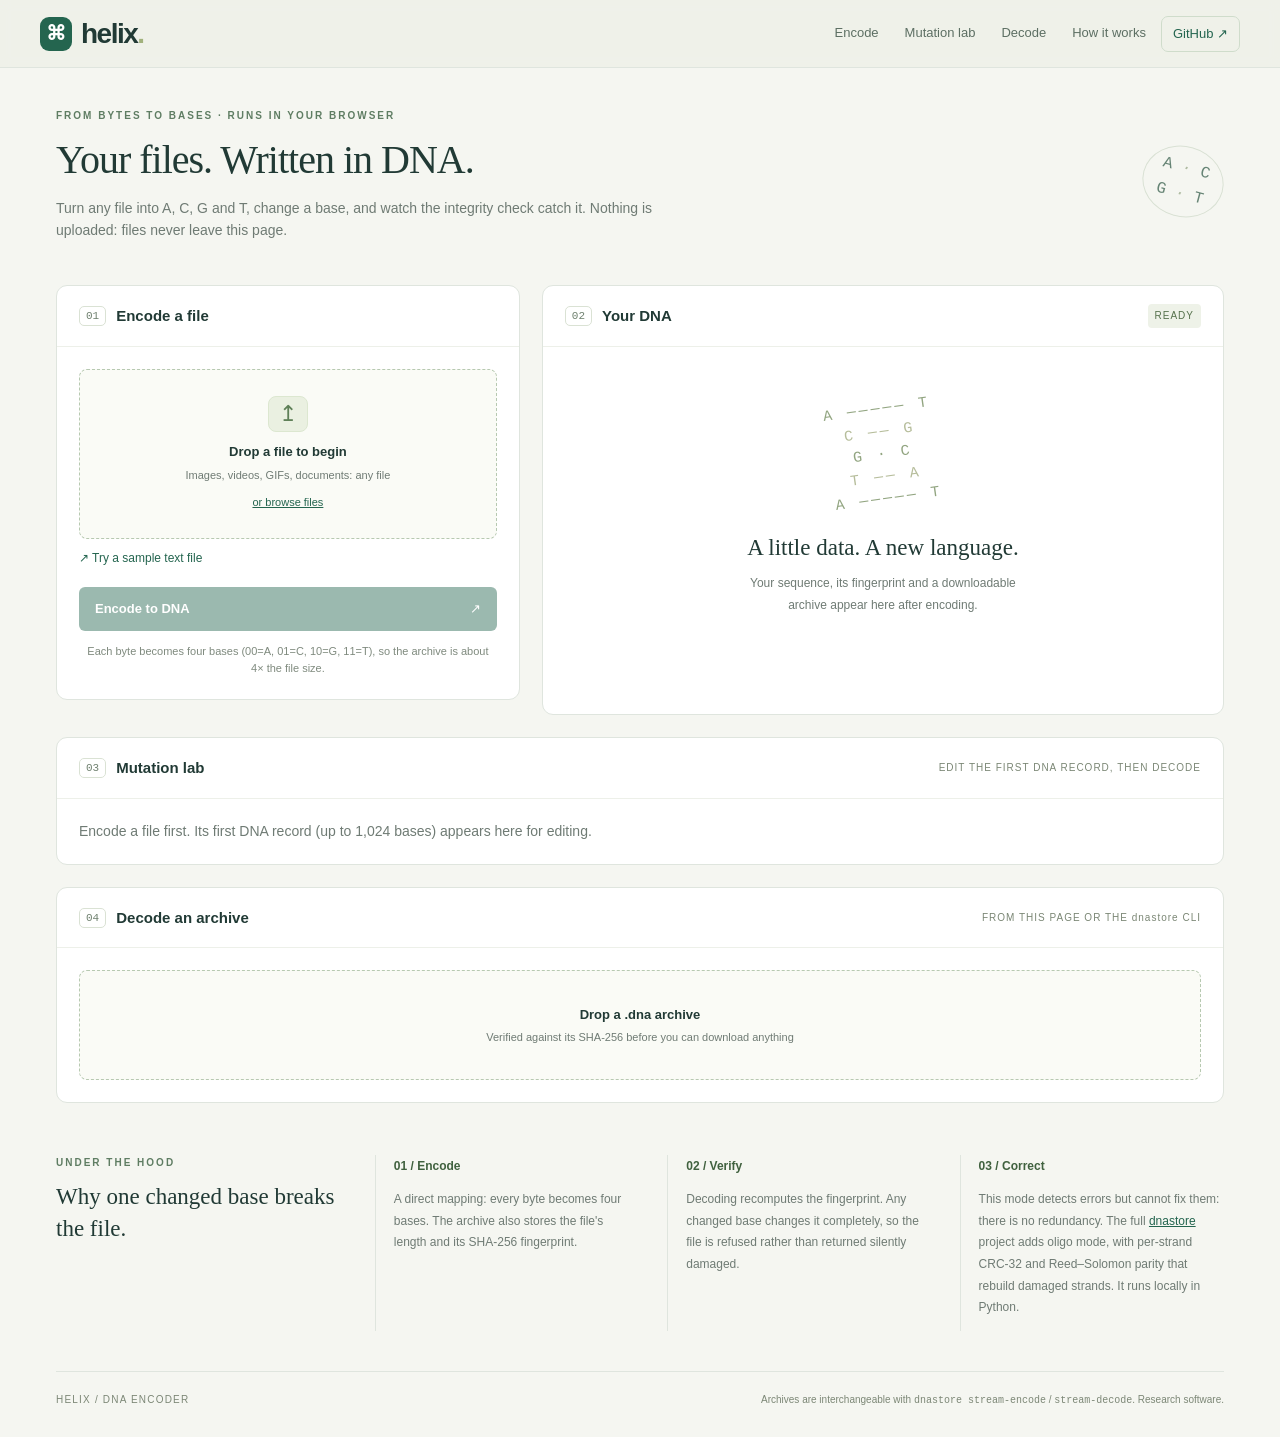
==== site/index.html @ 63220103 "Add site/ (stream.js, index.html, app.js, style.css) and pages.yml deploy site/stream.js: browser po" ====
<!doctype html>
<html lang="en">
<head>
<meta charset="utf-8">
<meta name="viewport" content="width=device-width, initial-scale=1">
<title>Helix DNA Encoder</title>
<meta name="description" content="Encode any file into DNA bases in your browser, edit the bases, and see integrity checking in action.">
<link rel="icon" href="data:image/svg+xml,%3Csvg xmlns='http://www.w3.org/2000/svg' viewBox='0 0 32 32'%3E%3Crect width='32' height='32' rx='7' fill='%2324654f'/%3E%3Ctext x='16' y='22' font-size='16' text-anchor='middle' fill='white' font-family='monospace'%3EAT%3C/text%3E%3C/svg%3E">
<link rel="stylesheet" href="style.css">
<script type="module" src="app.js"></script>
</head>
<body>
<header class="top">
  <a class="brand" href="./"><span class="logo">⌘</span> helix<span class="brand-dot">.</span></a>
  <nav><a href="#encode">Encode</a><a href="#lab">Mutation lab</a><a href="#decode">Decode</a><a href="#how">How it works</a>
    <a class="repo" href="https://github.com/DevashishWakde/dna-encoder">GitHub ↗</a></nav>
</header>
<main>
<section class="intro">
  <div>
    <div class="eyebrow">FROM BYTES TO BASES · RUNS IN YOUR BROWSER</div>
    <h1>Your files. Written in DNA.</h1>
    <p>Turn any file into A, C, G and T, change a base, and watch the integrity check catch it. Nothing is uploaded: files never leave this page.</p>
  </div>
  <span class="intro-mark" aria-hidden="true">A <i>·</i> C<br>G <i>·</i> T</span>
</section>

<div class="layout" id="encode">
  <section class="panel">
    <div class="panel-title"><span class="step">01</span><h2>Encode a file</h2></div>
    <div class="pad">
      <div class="upload" id="dropzone">
        <input id="file" type="file" aria-label="Choose a file to encode">
        <div class="upload-icon">↥</div>
        <strong id="file-title">Drop a file to begin</strong>
        <span id="file-subtitle">Images, videos, GIFs, documents: any file</span>
        <span class="browse">or browse files</span>
      </div>
      <div id="media-preview" class="media-preview" hidden></div>
      <button type="button" class="text-button" id="sample">↗ Try a sample text file</button>
      <div id="encode-error" class="error" role="alert" hidden></div>
      <button type="button" id="encode-btn" class="primary" disabled>Encode to DNA <span>↗</span></button>
      <progress id="encode-progress" max="1" value="0" hidden></progress>
      <p class="footnote">Each byte becomes four bases (00=A, 01=C, 10=G, 11=T), so the archive is about 4× the file size.</p>
    </div>
  </section>

  <section class="panel result-panel">
    <div class="panel-title"><span class="step">02</span><h2>Your DNA</h2><span class="badge" id="encode-badge">READY</span></div>
    <div class="pad">
      <div id="encode-empty" class="empty">
        <div class="dna-art" aria-hidden="true"><span>A ───── T</span><span> C ── G </span><span>  G · C  </span><span> T ── A </span><span>A ───── T</span></div>
        <h3>A little data. A new language.</h3>
        <p>Your sequence, its fingerprint and a downloadable<br>archive appear here after encoding.</p>
      </div>
      <div id="encode-result" hidden>
        <div class="metrics" id="encode-metrics"></div>
        <div class="sequence-heading"><h3>DNA sequence</h3><span>FIRST ≤480 NT · PREVIEW</span></div>
        <div class="base-legend"><span class="a">● A</span><span class="c">● C</span><span class="g">● G</span><span class="t">● T</span></div>
        <div id="sequence" class="sequence"></div>
        <div class="checks"><p>SHA-256 fingerprint stored in the archive<code id="encode-sha"></code></p></div>
        <div class="downloads"><a id="download-archive" href="#">↓ Download .dna archive</a></div>
      </div>
    </div>
  </section>
</div>

<section class="panel lab" id="lab">
  <div class="panel-title"><span class="step">03</span><h2>Mutation lab</h2><span class="muted">EDIT THE FIRST DNA RECORD, THEN DECODE</span></div>
  <div class="pad">
    <p class="lead" id="lab-empty">Encode a file first. Its first DNA record (up to 1,024 bases) appears here for editing.</p>
    <div id="lab-body" hidden>
      <label class="field-label" for="record">FIRST DNA RECORD · <span id="record-diff">unchanged</span></label>
      <textarea id="record" spellcheck="false" autocomplete="off" aria-describedby="record-help"></textarea>
      <p class="hint" id="record-help">Lowercase letters are converted to uppercase. Changing the length or typing anything other than A, C, G, T also fails, with its own error.</p>
      <div class="row">
        <button type="button" class="ghost" id="mutate">Mutate 1 random base</button>
        <button type="button" class="ghost" id="reset">Reset</button>
        <button type="button" class="primary inline" id="lab-decode">Decode edited archive <span>↗</span></button>
      </div>
      <div id="lab-result" hidden></div>
    </div>
  </div>
</section>

<section class="panel" id="decode">
  <div class="panel-title"><span class="step">04</span><h2>Decode an archive</h2><span class="muted">FROM THIS PAGE OR THE dnastore CLI</span></div>
  <div class="pad">
    <div class="upload small" id="decode-drop">
      <input id="decode-file" type="file" accept=".dna,text/plain" aria-label="Choose a .dna archive to decode">
      <strong id="decode-title">Drop a .dna archive</strong>
      <span>Verified against its SHA-256 before you can download anything</span>
    </div>
    <div id="decode-result" hidden></div>
  </div>
</section>

<section id="how" class="guide">
  <div><div class="eyebrow">UNDER THE HOOD</div><h2>Why one changed base breaks the file.</h2></div>
  <article><b>01 / Encode</b><p>A direct mapping: every byte becomes four bases. The archive also stores the file's length and its SHA-256 fingerprint.</p></article>
  <article><b>02 / Verify</b><p>Decoding recomputes the fingerprint. Any changed base changes it completely, so the file is refused rather than returned silently damaged.</p></article>
  <article><b>03 / Correct</b><p>This mode detects errors but cannot fix them: there is no redundancy. The full <a href="https://github.com/DevashishWakde/dna-encoder">dnastore</a> project adds oligo mode, with per-strand CRC-32 and Reed–Solomon parity that rebuild damaged strands. It runs locally in Python.</p></article>
</section>
<footer>HELIX / DNA ENCODER <span>Archives are interchangeable with <code>dnastore stream-encode</code> / <code>stream-decode</code>. Research software.</span></footer>
</main>
</body>
</html>
---- site/style.css ----
:root{--ink:#213a35;--muted:#6f7b74;--green:#24654f;--line:#dfe5de;--paper:#f5f6f1;--a:#2f7a57;--c:#a4741f;--g:#5266a8;--t:#a8524f;--bad:#9b4339}
*{box-sizing:border-box}
html{scroll-behavior:smooth}
body{margin:0;background:var(--paper);color:var(--ink);font:14px/1.55 -apple-system,BlinkMacSystemFont,"Segoe UI",sans-serif}
button,input,select,textarea{font:inherit}
button{cursor:pointer}
a{color:var(--green)}
:focus-visible{outline:2px solid var(--green);outline-offset:3px}
.top{position:sticky;top:0;z-index:5;background:#eef1e9ee;backdrop-filter:blur(6px);border-bottom:1px solid var(--line);display:flex;align-items:center;justify-content:space-between;gap:16px;padding:12px max(16px,calc(50% - 600px))}
.brand{font-size:28px;font-weight:650;text-decoration:none;letter-spacing:-1.5px;display:flex;align-items:center;gap:9px;color:var(--ink)}
.logo{background:var(--green);color:#fff;border-radius:9px;font-size:20px;width:32px;height:34px;display:grid;place-items:center;letter-spacing:0}
.brand-dot{color:#a1b17c;margin-left:-9px}
nav{display:flex;gap:4px;flex-wrap:wrap;justify-content:flex-end}
nav a{text-decoration:none;color:#5d6f63;padding:7px 11px;border-radius:7px;font-size:13px}
nav a:hover{background:#dce6d8;color:#264e3e}
nav .repo{border:1px solid #cfdccb;color:var(--green)}
main{max-width:1200px;margin:0 auto;padding:0 16px}
.intro{display:flex;align-items:center;justify-content:space-between;gap:24px;padding:40px 0 30px}
.eyebrow{font-size:10px;letter-spacing:2px;font-weight:650;color:#5f7d63}
h1{font:400 40px/1.2 Georgia,serif;letter-spacing:-1px;margin:12px 0}
.intro p{color:var(--muted);max-width:620px}
.intro-mark{color:#668475;border:1px solid #d9e1d4;padding:9px 16px;border-radius:50%;font:16px/1.6 monospace;transform:rotate(15deg);flex:none}
.intro-mark i{color:#b0bca3}
.layout{display:grid;grid-template-columns:minmax(0,.85fr) minmax(0,1.25fr);gap:22px;align-items:start}
.panel{background:#fff;border:1px solid var(--line);border-radius:11px;overflow:hidden;margin-bottom:22px;scroll-margin-top:80px}
.panel-title{display:flex;align-items:center;gap:10px;padding:18px 22px;border-bottom:1px solid #edf0e9;flex-wrap:wrap}
.pad{padding:22px}
.step{font:11px monospace;color:#6f816f;border:1px solid #dae2d4;border-radius:5px;padding:3px 6px}
h2{font-size:15px;font-weight:600;margin:0}
h3{font-size:13px;font-weight:600;margin:0}
.badge{margin-left:auto;font-size:10px;letter-spacing:1px;border-radius:4px;background:#eef2e8;padding:4px 7px;color:#56724c}
.muted{margin-left:auto;font-size:10px;letter-spacing:1px;color:#7b8775}
.upload{position:relative;display:flex;flex-direction:column;align-items:center;justify-content:center;border:1px dashed #b7c9b1;background:#fafbf6;border-radius:8px;min-height:170px;text-align:center;padding:20px;transition:background .2s}
.upload.small{min-height:110px}
.upload.drag{background:#e1efdd;border-color:var(--green)}
.upload input{position:absolute;inset:0;width:100%;height:100%;opacity:0;cursor:pointer}
.upload:focus-within{outline:2px solid var(--green)}
.upload-icon{color:#5f8058;background:#eaf0e1;border:1px solid #dce7d0;border-radius:8px;font-size:22px;width:40px;margin-bottom:10px}
.upload strong{font-size:13px;max-width:100%;overflow-wrap:anywhere}
.upload>span{font-size:11px;color:var(--muted);margin-top:4px}
.upload .browse{color:var(--green);text-decoration:underline;margin-top:10px}
.media-preview img,.media-preview video{display:block;max-width:100%;max-height:170px;border-radius:5px;margin:12px auto 0}
.media-preview audio{width:100%;margin-top:12px}
.text-button{padding:10px 0;background:none;border:0;color:var(--green);font-size:12px}
.primary{width:100%;background:var(--green);color:#fff;border:0;border-radius:6px;padding:12px 16px;display:flex;justify-content:space-between;gap:12px;font-weight:550;font-size:13px;margin-top:10px}
.primary.inline{width:auto;margin:0 0 0 auto}
.primary:hover{background:#184f3b}
.primary:disabled{opacity:.45;cursor:not-allowed}
.ghost{background:#f1f5ec;border:1px solid #dde6d7;border-radius:6px;font-size:12px;padding:9px 14px;color:var(--green)}
.ghost:hover{background:#e6eedf}
progress{width:100%;height:5px;accent-color:var(--green);margin-top:12px}
.footnote{font-size:11px;text-align:center;color:#7f8a7e;margin:12px 5px 0}
.result-panel{min-height:430px}
.empty{text-align:center;padding:26px 10px}
.dna-art{font:15px/1.5 monospace;display:flex;flex-direction:column;color:#92a581;letter-spacing:3px;margin:4px auto 24px;transform:rotate(-8deg);width:150px}
.dna-art span:nth-child(even){color:#b6bd9b}
.empty h3{font:23px Georgia,serif;margin-bottom:12px}
.empty p{color:var(--muted);font-size:12px;line-height:1.8}
.metrics{display:grid;grid-template-columns:repeat(3,minmax(0,1fr));margin-bottom:20px;gap:10px}
.metric{border-right:1px solid var(--line);min-width:0}
.metric:last-child{border:0}
.metric label{font-size:10px;letter-spacing:1px;color:var(--muted);display:block;margin-bottom:4px}
.metric strong{font:22px Georgia,serif;overflow-wrap:anywhere}
.metric small{display:block;font-size:10px;color:var(--muted)}
.sequence-heading{display:flex;justify-content:space-between;align-items:center;gap:10px}
.sequence-heading span{font-size:9px;letter-spacing:1px;color:#7f8b79}
.base-legend{display:flex;gap:14px;font-size:11px;margin:10px 0}
.a{color:var(--a)}.c{color:var(--c)}.g{color:var(--g)}.t{color:var(--t)}
.sequence{background:#f7f9f3;border:1px solid #e5eada;border-radius:6px;padding:12px;font:12px/1.8 monospace;word-break:break-all;letter-spacing:1px;max-height:150px;overflow:auto}
.checks{margin-top:16px;font-size:12px;color:#55694e;overflow-wrap:anywhere}
.checks p{border-bottom:1px solid #edf0e9;padding-bottom:9px;margin:8px 0}
.checks code{font-size:11px;display:block;color:#6f7b6b;margin-top:4px}
.checks code.bad{color:var(--bad)}
.downloads{display:flex;gap:8px;flex-wrap:wrap;margin-top:14px}
.downloads a{background:#f6f8f2;border:1px solid #dce5d4;border-radius:5px;padding:8px 12px;font-size:12px;text-decoration:none}
.downloads a:hover{background:#e8f1df}
.lead{color:var(--muted);margin:0}
.field-label{display:block;font-size:10px;font-weight:600;letter-spacing:1.3px;margin-bottom:8px}
.field-label .changed{color:var(--bad)}
textarea{width:100%;min-height:150px;resize:vertical;background:#f7f9f3;border:1px solid #dfe6d6;border-radius:6px;padding:12px;font:12px/1.8 monospace;letter-spacing:1px;color:var(--ink);word-break:break-all}
.hint{font-size:12px;line-height:1.6;color:var(--muted);margin:10px 0}
.row{display:flex;gap:8px;flex-wrap:wrap;align-items:center;margin-top:12px}
#lab-result,#decode-result{margin-top:16px}
.outcome{background:#edf5e7;border:1px solid #dce9d0;color:#355f32;border-radius:6px;padding:11px 14px;font-size:13px;overflow-wrap:anywhere}
.outcome.failed{background:#fbf0e8;color:#8a4f2f;border-color:#ead6c3}
.error{background:#fff0ec;border:1px solid #efd8d0;color:var(--bad);padding:11px 13px;font-size:12px;border-radius:5px;margin:12px 0 0}
.guide{display:grid;grid-template-columns:1.1fr 1fr 1fr 1fr;gap:28px;padding:30px 0 40px;scroll-margin-top:80px}
.guide h2{font:23px/1.4 Georgia,serif;margin-top:10px}
.guide article{border-left:1px solid var(--line);padding-left:18px}
.guide b{font-size:12px;font-weight:550;color:#40613f}
.guide p{font-size:12px;color:var(--muted);line-height:1.8}
footer{display:flex;justify-content:space-between;gap:20px;flex-wrap:wrap;border-top:1px solid var(--line);padding:20px 0 30px;font-size:10px;letter-spacing:1.2px;color:#7c8776}
footer span{letter-spacing:0}
[hidden]{display:none!important}
@media(max-width:900px){.layout{grid-template-columns:minmax(0,1fr)}.guide{grid-template-columns:1fr 1fr}.result-panel{min-height:0}}
@media(max-width:640px){.top{flex-direction:column;align-items:flex-start;gap:8px}nav{justify-content:flex-start}nav a{padding:5px 8px;font-size:12px}.intro{padding:26px 0 20px}h1{font-size:30px}.intro-mark{display:none}.pad{padding:16px}.panel-title{padding:14px 16px}.muted{margin-left:0;width:100%}.guide{grid-template-columns:1fr}.metric strong{font-size:18px}.primary.inline{width:100%;margin:0}}
@media(prefers-reduced-motion:reduce){html{scroll-behavior:auto}}
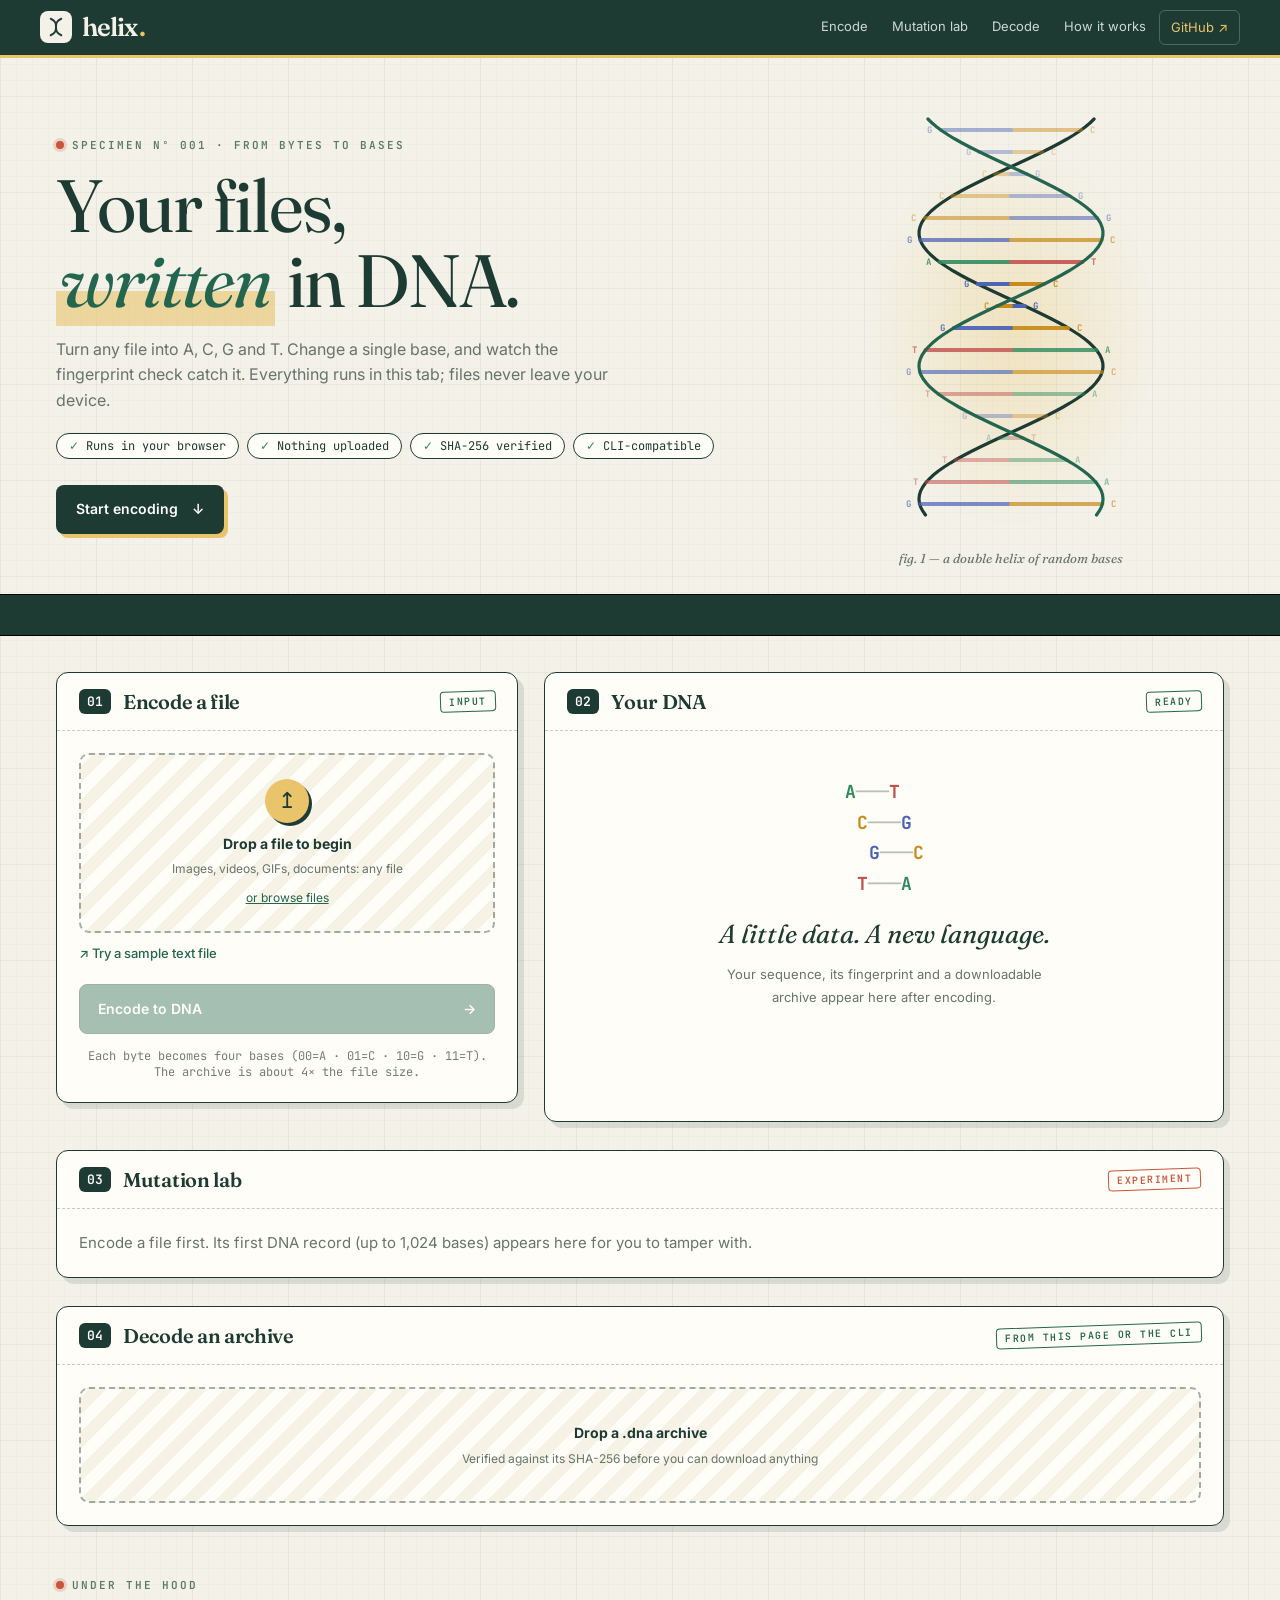
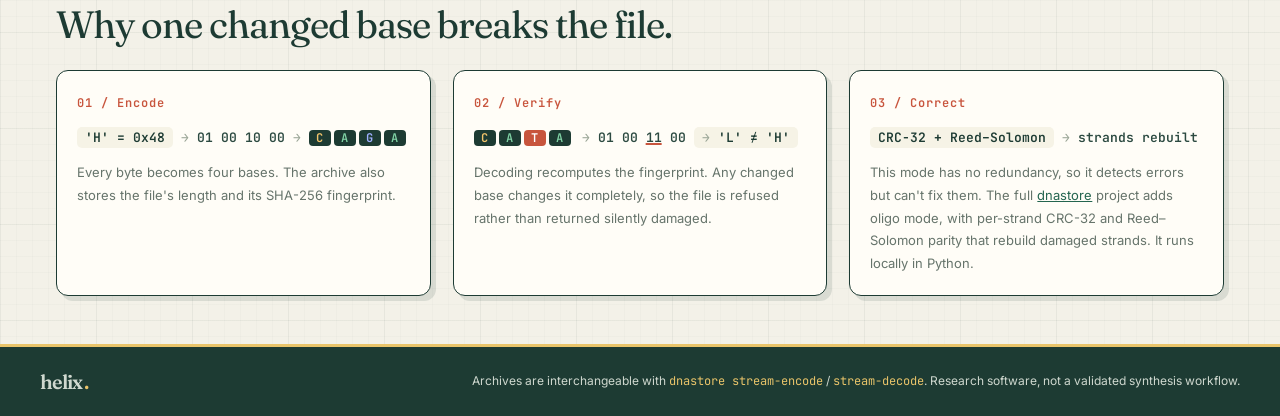
==== commit 8b0afb6d: "site/index.html, app.js, style.css: redesign with helix, ticker and composition bar" ====
--- a/site/index.html
+++ b/site/index.html
@@ -5,29 +5,40 @@
 <meta name="viewport" content="width=device-width, initial-scale=1">
 <title>Helix DNA Encoder</title>
 <meta name="description" content="Encode any file into DNA bases in your browser, edit the bases, and see integrity checking in action.">
-<link rel="icon" href="data:image/svg+xml,%3Csvg xmlns='http://www.w3.org/2000/svg' viewBox='0 0 32 32'%3E%3Crect width='32' height='32' rx='7' fill='%2324654f'/%3E%3Ctext x='16' y='22' font-size='16' text-anchor='middle' fill='white' font-family='monospace'%3EAT%3C/text%3E%3C/svg%3E">
+<link rel="icon" href="data:image/svg+xml,%3Csvg xmlns='http://www.w3.org/2000/svg' viewBox='0 0 32 32'%3E%3Crect width='32' height='32' rx='7' fill='%231d3b33'/%3E%3Cpath d='M9 5c14 6 0 16 14 22M23 5C9 11 23 21 9 27' stroke='%23e9c46a' stroke-width='2.4' fill='none'/%3E%3C/svg%3E">
+<link rel="preconnect" href="https://fonts.googleapis.com">
+<link rel="preconnect" href="https://fonts.gstatic.com" crossorigin>
+<link rel="stylesheet" href="https://fonts.googleapis.com/css2?family=Fraunces:ital,opsz,wght@0,9..144,400;0,9..144,600;1,9..144,400&family=JetBrains+Mono:wght@400;600&family=Inter:wght@400;500;600&display=swap">
 <link rel="stylesheet" href="style.css">
 <script type="module" src="app.js"></script>
 </head>
 <body>
 <header class="top">
-  <a class="brand" href="./"><span class="logo">⌘</span> helix<span class="brand-dot">.</span></a>
+  <a class="brand" href="./"><span class="logo" aria-hidden="true"><svg viewBox="0 0 32 32"><path d="M9 5c14 6 0 16 14 22M23 5C9 11 23 21 9 27"/></svg></span>helix<span class="brand-dot">.</span></a>
   <nav><a href="#encode">Encode</a><a href="#lab">Mutation lab</a><a href="#decode">Decode</a><a href="#how">How it works</a>
     <a class="repo" href="https://github.com/DevashishWakde/dna-encoder">GitHub ↗</a></nav>
 </header>
-<main>
-<section class="intro">
-  <div>
-    <div class="eyebrow">FROM BYTES TO BASES · RUNS IN YOUR BROWSER</div>
-    <h1>Your files. Written in DNA.</h1>
-    <p>Turn any file into A, C, G and T, change a base, and watch the integrity check catch it. Nothing is uploaded: files never leave this page.</p>
+
+<section class="hero">
+  <div class="hero-text">
+    <div class="eyebrow"><span class="dot"></span>SPECIMEN Nº 001 · FROM BYTES TO BASES</div>
+    <h1>Your files,<br><em>written</em> in DNA.</h1>
+    <p>Turn any file into A, C, G and T. Change a single base, and watch the fingerprint check catch it. Everything runs in this tab; files never leave your device.</p>
+    <ul class="tags"><li>Runs in your browser</li><li>Nothing uploaded</li><li>SHA-256 verified</li><li>CLI-compatible</li></ul>
+    <a class="cta" href="#encode">Start encoding <span>↓</span></a>
   </div>
-  <span class="intro-mark" aria-hidden="true">A <i>·</i> C<br>G <i>·</i> T</span>
+  <figure class="helix-wrap" aria-hidden="true">
+    <svg id="helix" viewBox="0 0 320 440"></svg>
+    <figcaption id="helix-caption">fig. 1 — a double helix of random bases</figcaption>
+  </figure>
 </section>
 
+<div class="ticker" aria-hidden="true"><div class="ticker-track" id="ticker"></div></div>
+
+<main>
 <div class="layout" id="encode">
   <section class="panel">
-    <div class="panel-title"><span class="step">01</span><h2>Encode a file</h2></div>
+    <div class="panel-title"><span class="step">01</span><h2>Encode a file</h2><span class="stamp">INPUT</span></div>
     <div class="pad">
       <div class="upload" id="dropzone">
         <input id="file" type="file" aria-label="Choose a file to encode">
@@ -39,9 +50,9 @@
       <div id="media-preview" class="media-preview" hidden></div>
       <button type="button" class="text-button" id="sample">↗ Try a sample text file</button>
       <div id="encode-error" class="error" role="alert" hidden></div>
-      <button type="button" id="encode-btn" class="primary" disabled>Encode to DNA <span>↗</span></button>
+      <button type="button" id="encode-btn" class="primary" disabled>Encode to DNA <span>→</span></button>
       <progress id="encode-progress" max="1" value="0" hidden></progress>
-      <p class="footnote">Each byte becomes four bases (00=A, 01=C, 10=G, 11=T), so the archive is about 4× the file size.</p>
+      <p class="footnote">Each byte becomes four bases (00=A · 01=C · 10=G · 11=T). The archive is about 4× the file size.</p>
     </div>
   </section>
 
@@ -49,14 +60,15 @@
     <div class="panel-title"><span class="step">02</span><h2>Your DNA</h2><span class="badge" id="encode-badge">READY</span></div>
     <div class="pad">
       <div id="encode-empty" class="empty">
-        <div class="dna-art" aria-hidden="true"><span>A ───── T</span><span> C ── G </span><span>  G · C  </span><span> T ── A </span><span>A ───── T</span></div>
+        <div class="ladder" aria-hidden="true"><span><b class="a">A</b>───<b class="t">T</b></span><span><b class="c">C</b>───<b class="g">G</b></span><span><b class="g">G</b>───<b class="c">C</b></span><span><b class="t">T</b>───<b class="a">A</b></span></div>
         <h3>A little data. A new language.</h3>
         <p>Your sequence, its fingerprint and a downloadable<br>archive appear here after encoding.</p>
       </div>
       <div id="encode-result" hidden>
         <div class="metrics" id="encode-metrics"></div>
         <div class="sequence-heading"><h3>DNA sequence</h3><span>FIRST ≤480 NT · PREVIEW</span></div>
-        <div class="base-legend"><span class="a">● A</span><span class="c">● C</span><span class="g">● G</span><span class="t">● T</span></div>
+        <div class="base-legend"><span class="a">● Adenine</span><span class="c">● Cytosine</span><span class="g">● Guanine</span><span class="t">● Thymine</span></div>
+        <div id="composition" class="composition" aria-label="Base composition"></div>
         <div id="sequence" class="sequence"></div>
         <div class="checks"><p>SHA-256 fingerprint stored in the archive<code id="encode-sha"></code></p></div>
         <div class="downloads"><a id="download-archive" href="#">↓ Download .dna archive</a></div>
@@ -66,17 +78,17 @@
 </div>
 
 <section class="panel lab" id="lab">
-  <div class="panel-title"><span class="step">03</span><h2>Mutation lab</h2><span class="muted">EDIT THE FIRST DNA RECORD, THEN DECODE</span></div>
+  <div class="panel-title"><span class="step">03</span><h2>Mutation lab</h2><span class="stamp warn">EXPERIMENT</span></div>
   <div class="pad">
-    <p class="lead" id="lab-empty">Encode a file first. Its first DNA record (up to 1,024 bases) appears here for editing.</p>
+    <p class="lead" id="lab-empty">Encode a file first. Its first DNA record (up to 1,024 bases) appears here for you to tamper with.</p>
     <div id="lab-body" hidden>
       <label class="field-label" for="record">FIRST DNA RECORD · <span id="record-diff">unchanged</span></label>
       <textarea id="record" spellcheck="false" autocomplete="off" aria-describedby="record-help"></textarea>
-      <p class="hint" id="record-help">Lowercase letters are converted to uppercase. Changing the length or typing anything other than A, C, G, T also fails, with its own error.</p>
+      <p class="hint" id="record-help">Lowercase letters become uppercase. Changing the length or typing anything other than A, C, G, T also fails, with its own error.</p>
       <div class="row">
-        <button type="button" class="ghost" id="mutate">Mutate 1 random base</button>
-        <button type="button" class="ghost" id="reset">Reset</button>
-        <button type="button" class="primary inline" id="lab-decode">Decode edited archive <span>↗</span></button>
+        <button type="button" class="ghost" id="mutate">⚡ Mutate 1 random base</button>
+        <button type="button" class="ghost" id="reset">↺ Reset</button>
+        <button type="button" class="primary inline" id="lab-decode">Decode edited archive <span>→</span></button>
       </div>
       <div id="lab-result" hidden></div>
     </div>
@@ -84,7 +96,7 @@
 </section>
 
 <section class="panel" id="decode">
-  <div class="panel-title"><span class="step">04</span><h2>Decode an archive</h2><span class="muted">FROM THIS PAGE OR THE dnastore CLI</span></div>
+  <div class="panel-title"><span class="step">04</span><h2>Decode an archive</h2><span class="stamp">FROM THIS PAGE OR THE CLI</span></div>
   <div class="pad">
     <div class="upload small" id="decode-drop">
       <input id="decode-file" type="file" accept=".dna,text/plain" aria-label="Choose a .dna archive to decode">
@@ -96,12 +108,18 @@
 </section>
 
 <section id="how" class="guide">
-  <div><div class="eyebrow">UNDER THE HOOD</div><h2>Why one changed base breaks the file.</h2></div>
-  <article><b>01 / Encode</b><p>A direct mapping: every byte becomes four bases. The archive also stores the file's length and its SHA-256 fingerprint.</p></article>
-  <article><b>02 / Verify</b><p>Decoding recomputes the fingerprint. Any changed base changes it completely, so the file is refused rather than returned silently damaged.</p></article>
-  <article><b>03 / Correct</b><p>This mode detects errors but cannot fix them: there is no redundancy. The full <a href="https://github.com/DevashishWakde/dna-encoder">dnastore</a> project adds oligo mode, with per-strand CRC-32 and Reed–Solomon parity that rebuild damaged strands. It runs locally in Python.</p></article>
+  <div class="guide-head"><div class="eyebrow"><span class="dot"></span>UNDER THE HOOD</div><h2>Why one changed base breaks the file.</h2></div>
+  <article><b>01 / Encode</b>
+    <div class="worked"><span class="byte">'H' = 0x48</span><span class="bits">01 00 10 00</span><span class="bases"><b class="c">C</b><b class="a">A</b><b class="g">G</b><b class="a">A</b></span></div>
+    <p>Every byte becomes four bases. The archive also stores the file's length and its SHA-256 fingerprint.</p></article>
+  <article><b>02 / Verify</b>
+    <div class="worked"><span class="bases"><b class="c">C</b><b class="a">A</b><b class="g mut">T</b><b class="a">A</b></span><span class="bits">01 00 <u>11</u> 00</span><span class="byte">'L' ≠ 'H'</span></div>
+    <p>Decoding recomputes the fingerprint. Any changed base changes it completely, so the file is refused rather than returned silently damaged.</p></article>
+  <article><b>03 / Correct</b>
+    <div class="worked"><span class="byte">CRC-32 + Reed–Solomon</span><span class="bits">strands rebuilt</span></div>
+    <p>This mode has no redundancy, so it detects errors but can't fix them. The full <a href="https://github.com/DevashishWakde/dna-encoder">dnastore</a> project adds oligo mode, with per-strand CRC-32 and Reed–Solomon parity that rebuild damaged strands. It runs locally in Python.</p></article>
 </section>
-<footer>HELIX / DNA ENCODER <span>Archives are interchangeable with <code>dnastore stream-encode</code> / <code>stream-decode</code>. Research software.</span></footer>
 </main>
+<footer><span class="brand small">helix<span class="brand-dot">.</span></span><span>Archives are interchangeable with <code>dnastore stream-encode</code> / <code>stream-decode</code>. Research software, not a validated synthesis workflow.</span></footer>
 </body>
 </html>
--- a/site/style.css
+++ b/site/style.css
@@ -1,97 +1,150 @@
-:root{--ink:#213a35;--muted:#6f7b74;--green:#24654f;--line:#dfe5de;--paper:#f5f6f1;--a:#2f7a57;--c:#a4741f;--g:#5266a8;--t:#a8524f;--bad:#9b4339}
+:root{
+  --ink:#1d3b33;--ink-2:#2c4a41;--muted:#66746b;--line:#d8dfd2;--paper:#f3f1e8;--card:#fffdf7;
+  --green:#24654f;--gold:#e9c46a;--rust:#c8553d;--a:#2f8a5f;--c:#c98a1b;--g:#4a63b5;--t:#c0504d;
+  --display:"Fraunces",Georgia,serif;--mono:"JetBrains Mono",ui-monospace,monospace;--sans:"Inter",-apple-system,"Segoe UI",sans-serif;
+}
 *{box-sizing:border-box}
 html{scroll-behavior:smooth}
-body{margin:0;background:var(--paper);color:var(--ink);font:14px/1.55 -apple-system,BlinkMacSystemFont,"Segoe UI",sans-serif}
-button,input,select,textarea{font:inherit}
+body{margin:0;color:var(--ink);font:14px/1.6 var(--sans);background-color:var(--paper);
+  background-image:linear-gradient(#1d3b330a 1px,transparent 1px),linear-gradient(90deg,#1d3b330a 1px,transparent 1px),
+    linear-gradient(#1d3b3305 1px,transparent 1px),linear-gradient(90deg,#1d3b3305 1px,transparent 1px);
+  background-size:96px 96px,96px 96px,16px 16px,16px 16px}
+button,input,textarea{font:inherit}
 button{cursor:pointer}
 a{color:var(--green)}
-:focus-visible{outline:2px solid var(--green);outline-offset:3px}
-.top{position:sticky;top:0;z-index:5;background:#eef1e9ee;backdrop-filter:blur(6px);border-bottom:1px solid var(--line);display:flex;align-items:center;justify-content:space-between;gap:16px;padding:12px max(16px,calc(50% - 600px))}
-.brand{font-size:28px;font-weight:650;text-decoration:none;letter-spacing:-1.5px;display:flex;align-items:center;gap:9px;color:var(--ink)}
-.logo{background:var(--green);color:#fff;border-radius:9px;font-size:20px;width:32px;height:34px;display:grid;place-items:center;letter-spacing:0}
-.brand-dot{color:#a1b17c;margin-left:-9px}
-nav{display:flex;gap:4px;flex-wrap:wrap;justify-content:flex-end}
-nav a{text-decoration:none;color:#5d6f63;padding:7px 11px;border-radius:7px;font-size:13px}
-nav a:hover{background:#dce6d8;color:#264e3e}
-nav .repo{border:1px solid #cfdccb;color:var(--green)}
-main{max-width:1200px;margin:0 auto;padding:0 16px}
-.intro{display:flex;align-items:center;justify-content:space-between;gap:24px;padding:40px 0 30px}
-.eyebrow{font-size:10px;letter-spacing:2px;font-weight:650;color:#5f7d63}
-h1{font:400 40px/1.2 Georgia,serif;letter-spacing:-1px;margin:12px 0}
-.intro p{color:var(--muted);max-width:620px}
-.intro-mark{color:#668475;border:1px solid #d9e1d4;padding:9px 16px;border-radius:50%;font:16px/1.6 monospace;transform:rotate(15deg);flex:none}
-.intro-mark i{color:#b0bca3}
-.layout{display:grid;grid-template-columns:minmax(0,.85fr) minmax(0,1.25fr);gap:22px;align-items:start}
-.panel{background:#fff;border:1px solid var(--line);border-radius:11px;overflow:hidden;margin-bottom:22px;scroll-margin-top:80px}
-.panel-title{display:flex;align-items:center;gap:10px;padding:18px 22px;border-bottom:1px solid #edf0e9;flex-wrap:wrap}
+code{font-family:var(--mono)}
+:focus-visible{outline:2px solid var(--rust);outline-offset:3px}
+.a{color:var(--a)}.c{color:var(--c)}.g{color:var(--g)}.t{color:var(--t)}
+
+/* top bar */
+.top{position:sticky;top:0;z-index:10;background:var(--ink);color:#f3f1e8;display:flex;align-items:center;justify-content:space-between;gap:16px;padding:10px max(16px,calc(50% - 600px));border-bottom:3px solid var(--gold)}
+.brand{font:600 26px var(--display);text-decoration:none;letter-spacing:-1px;display:flex;align-items:center;gap:10px;color:inherit}
+.brand.small{font-size:20px}
+.logo{width:32px;height:32px;border-radius:8px;background:#f3f1e8;display:grid;place-items:center}
+.logo svg{width:24px;height:24px;fill:none;stroke:var(--ink);stroke-width:2.6;stroke-linecap:round}
+.brand-dot{color:var(--gold);margin-left:-8px}
+nav{display:flex;gap:2px;flex-wrap:wrap;justify-content:flex-end}
+nav a{text-decoration:none;color:#cfd8cf;padding:6px 11px;border-radius:6px;font-size:13px}
+nav a:hover{background:#ffffff14;color:#fff}
+nav .repo{border:1px solid #ffffff38;color:var(--gold)}
+
+/* hero */
+.hero{max-width:1200px;margin:0 auto;padding:48px 16px 28px;display:grid;grid-template-columns:minmax(0,1.25fr) minmax(0,.75fr);gap:32px;align-items:center}
+.eyebrow{font:600 11px var(--mono);letter-spacing:2px;color:#5b7a62;display:flex;align-items:center;gap:8px}
+.dot{width:8px;height:8px;border-radius:50%;background:var(--rust);box-shadow:0 0 0 3px #c8553d33;animation:pulse 2.4s ease-in-out infinite}
+@keyframes pulse{50%{box-shadow:0 0 0 7px #c8553d00}}
+h1{font:400 clamp(40px,6.4vw,74px)/1.02 var(--display);letter-spacing:-2px;margin:16px 0 18px}
+h1 em{font-style:italic;color:var(--green);background:linear-gradient(transparent 62%,#e9c46a99 62%);padding:0 4px}
+.hero-text p{color:var(--muted);font-size:16px;max-width:560px}
+.tags{display:flex;flex-wrap:wrap;gap:8px;list-style:none;padding:0;margin:20px 0 26px}
+.tags li{font:12px var(--mono);border:1px solid var(--ink);border-radius:999px;padding:4px 12px;background:var(--card)}
+.tags li::before{content:"✓ ";color:var(--a)}
+.cta{display:inline-flex;gap:14px;align-items:center;background:var(--ink);color:#fff;text-decoration:none;font-weight:600;padding:13px 20px;border-radius:8px;box-shadow:4px 4px 0 var(--gold);transition:transform .15s,box-shadow .15s}
+.cta:hover{transform:translate(-2px,-2px);box-shadow:6px 6px 0 var(--gold)}
+.helix-wrap{margin:0;position:relative;justify-self:center;width:min(320px,100%)}
+.helix-wrap::before{content:"";position:absolute;inset:8% 4%;border-radius:50%;background:radial-gradient(#e9c46a55,transparent 70%);z-index:-1}
+#helix{width:100%;height:auto;display:block}
+#helix .strand{fill:none;stroke-width:3.2;stroke-linecap:round}
+#helix .rung{stroke-width:4;stroke-linecap:round}
+#helix text{font:600 9px var(--mono);text-anchor:middle;dominant-baseline:central}
+figcaption{font:italic 13px var(--display);color:var(--muted);text-align:center;margin-top:4px}
+
+/* ticker */
+.ticker{background:var(--ink);overflow:hidden;border-block:1px solid #000;padding:9px 0;white-space:nowrap}
+.ticker-track{display:inline-block;font:600 13px var(--mono);letter-spacing:4px;animation:ticker 60s linear infinite;padding-left:100%}
+.ticker-track .a{color:#7fd1a4}.ticker-track .c{color:#f2c46b}.ticker-track .g{color:#9fb0ff}.ticker-track .t{color:#ff958d}
+@keyframes ticker{to{transform:translateX(-100%)}}
+
+/* layout and panels */
+main{max-width:1200px;margin:0 auto;padding:36px 16px 0}
+.layout{display:grid;grid-template-columns:minmax(0,.85fr) minmax(0,1.25fr);gap:26px;align-items:start}
+.panel{background:var(--card);border:1.5px solid var(--ink);border-radius:12px;margin-bottom:28px;scroll-margin-top:84px;box-shadow:6px 6px 0 #1d3b331f;position:relative}
+.panel-title{display:flex;align-items:center;gap:12px;padding:16px 22px;border-bottom:1.5px dashed #1d3b3340;flex-wrap:wrap}
 .pad{padding:22px}
-.step{font:11px monospace;color:#6f816f;border:1px solid #dae2d4;border-radius:5px;padding:3px 6px}
-h2{font-size:15px;font-weight:600;margin:0}
-h3{font-size:13px;font-weight:600;margin:0}
-.badge{margin-left:auto;font-size:10px;letter-spacing:1px;border-radius:4px;background:#eef2e8;padding:4px 7px;color:#56724c}
-.muted{margin-left:auto;font-size:10px;letter-spacing:1px;color:#7b8775}
-.upload{position:relative;display:flex;flex-direction:column;align-items:center;justify-content:center;border:1px dashed #b7c9b1;background:#fafbf6;border-radius:8px;min-height:170px;text-align:center;padding:20px;transition:background .2s}
-.upload.small{min-height:110px}
-.upload.drag{background:#e1efdd;border-color:var(--green)}
+.step{font:600 13px var(--mono);color:#fff;background:var(--ink);border-radius:6px;padding:4px 8px}
+h2{font:600 20px var(--display);margin:0;letter-spacing:-.3px}
+h3{font-size:14px;font-weight:600;margin:0}
+.badge,.stamp{margin-left:auto;font:600 10px var(--mono);letter-spacing:1.5px;border:1.5px solid var(--green);color:var(--green);border-radius:4px;padding:3px 8px;transform:rotate(-2deg)}
+.stamp.warn{border-color:var(--rust);color:var(--rust)}
+.upload{position:relative;display:flex;flex-direction:column;align-items:center;justify-content:center;border:2px dashed #1d3b3366;background:repeating-linear-gradient(-45deg,#fffdf7 0 12px,#f6f3e6 12px 24px);border-radius:10px;min-height:180px;text-align:center;padding:20px;transition:border-color .2s,background .2s}
+.upload.small{min-height:116px}
+.upload.drag,.upload:hover{border-color:var(--green);background:#e8f1e4}
 .upload input{position:absolute;inset:0;width:100%;height:100%;opacity:0;cursor:pointer}
-.upload:focus-within{outline:2px solid var(--green)}
-.upload-icon{color:#5f8058;background:#eaf0e1;border:1px solid #dce7d0;border-radius:8px;font-size:22px;width:40px;margin-bottom:10px}
-.upload strong{font-size:13px;max-width:100%;overflow-wrap:anywhere}
-.upload>span{font-size:11px;color:var(--muted);margin-top:4px}
+.upload:focus-within{outline:2px solid var(--rust)}
+.upload-icon{color:var(--ink);background:var(--gold);border-radius:50%;font-size:22px;width:44px;height:44px;display:grid;place-items:center;margin-bottom:10px;box-shadow:3px 3px 0 var(--ink)}
+.upload strong{font-size:14px;max-width:100%;overflow-wrap:anywhere}
+.upload>span{font-size:12px;color:var(--muted);margin-top:4px}
 .upload .browse{color:var(--green);text-decoration:underline;margin-top:10px}
-.media-preview img,.media-preview video{display:block;max-width:100%;max-height:170px;border-radius:5px;margin:12px auto 0}
+.media-preview img,.media-preview video{display:block;max-width:100%;max-height:180px;border-radius:8px;margin:14px auto 0;border:1.5px solid var(--ink)}
 .media-preview audio{width:100%;margin-top:12px}
-.text-button{padding:10px 0;background:none;border:0;color:var(--green);font-size:12px}
-.primary{width:100%;background:var(--green);color:#fff;border:0;border-radius:6px;padding:12px 16px;display:flex;justify-content:space-between;gap:12px;font-weight:550;font-size:13px;margin-top:10px}
+.text-button{padding:10px 0;background:none;border:0;color:var(--green);font-size:13px;font-weight:500}
+.primary{width:100%;background:var(--green);color:#fff;border:1.5px solid var(--ink);border-radius:8px;padding:13px 18px;display:flex;justify-content:space-between;gap:12px;font-weight:600;font-size:14px;margin-top:10px;box-shadow:4px 4px 0 var(--ink);transition:transform .12s,box-shadow .12s}
 .primary.inline{width:auto;margin:0 0 0 auto}
-.primary:hover{background:#184f3b}
-.primary:disabled{opacity:.45;cursor:not-allowed}
-.ghost{background:#f1f5ec;border:1px solid #dde6d7;border-radius:6px;font-size:12px;padding:9px 14px;color:var(--green)}
-.ghost:hover{background:#e6eedf}
-progress{width:100%;height:5px;accent-color:var(--green);margin-top:12px}
-.footnote{font-size:11px;text-align:center;color:#7f8a7e;margin:12px 5px 0}
-.result-panel{min-height:430px}
-.empty{text-align:center;padding:26px 10px}
-.dna-art{font:15px/1.5 monospace;display:flex;flex-direction:column;color:#92a581;letter-spacing:3px;margin:4px auto 24px;transform:rotate(-8deg);width:150px}
-.dna-art span:nth-child(even){color:#b6bd9b}
-.empty h3{font:23px Georgia,serif;margin-bottom:12px}
-.empty p{color:var(--muted);font-size:12px;line-height:1.8}
-.metrics{display:grid;grid-template-columns:repeat(3,minmax(0,1fr));margin-bottom:20px;gap:10px}
-.metric{border-right:1px solid var(--line);min-width:0}
-.metric:last-child{border:0}
-.metric label{font-size:10px;letter-spacing:1px;color:var(--muted);display:block;margin-bottom:4px}
-.metric strong{font:22px Georgia,serif;overflow-wrap:anywhere}
-.metric small{display:block;font-size:10px;color:var(--muted)}
+.primary:hover:not(:disabled){transform:translate(-1px,-1px);box-shadow:5px 5px 0 var(--ink)}
+.primary:active:not(:disabled){transform:translate(3px,3px);box-shadow:1px 1px 0 var(--ink)}
+.primary:disabled{opacity:.4;cursor:not-allowed;box-shadow:none}
+.ghost{background:var(--card);border:1.5px solid var(--ink);border-radius:8px;font-size:13px;padding:9px 14px;color:var(--ink);box-shadow:3px 3px 0 #1d3b3340}
+.ghost:hover{background:#fbf3d9}
+progress{width:100%;height:6px;accent-color:var(--rust);margin-top:12px}
+.footnote{font:12px var(--mono);text-align:center;color:#738070;margin:14px 5px 0}
+.result-panel{min-height:450px}
+.empty{text-align:center;padding:24px 10px}
+.ladder{display:inline-flex;flex-direction:column;font:600 18px/1.7 var(--mono);color:#b9c2b2;margin-bottom:18px}
+.ladder span:nth-child(1){margin-left:-24px}.ladder span:nth-child(2){margin-left:0}.ladder span:nth-child(3){margin-left:24px}.ladder span:nth-child(4){margin-left:0}
+.empty h3{font:italic 26px var(--display);margin-bottom:10px}
+.empty p{color:var(--muted);font-size:13px;line-height:1.8}
+.metrics{display:grid;grid-template-columns:repeat(3,minmax(0,1fr));margin-bottom:22px;gap:12px}
+.metric{background:#f6f3e6;border-radius:8px;padding:12px 14px;min-width:0;border-left:4px solid var(--gold)}
+.metric:nth-child(2){border-left-color:var(--a)}.metric:nth-child(3){border-left-color:var(--g)}
+.metric label{font:600 10px var(--mono);letter-spacing:1.5px;color:var(--muted);display:block;margin-bottom:2px}
+.metric strong{font:400 24px var(--display);overflow-wrap:anywhere}
+.metric small{display:block;font-size:11px;color:var(--muted)}
 .sequence-heading{display:flex;justify-content:space-between;align-items:center;gap:10px}
-.sequence-heading span{font-size:9px;letter-spacing:1px;color:#7f8b79}
-.base-legend{display:flex;gap:14px;font-size:11px;margin:10px 0}
-.a{color:var(--a)}.c{color:var(--c)}.g{color:var(--g)}.t{color:var(--t)}
-.sequence{background:#f7f9f3;border:1px solid #e5eada;border-radius:6px;padding:12px;font:12px/1.8 monospace;word-break:break-all;letter-spacing:1px;max-height:150px;overflow:auto}
-.checks{margin-top:16px;font-size:12px;color:#55694e;overflow-wrap:anywhere}
-.checks p{border-bottom:1px solid #edf0e9;padding-bottom:9px;margin:8px 0}
-.checks code{font-size:11px;display:block;color:#6f7b6b;margin-top:4px}
-.checks code.bad{color:var(--bad)}
-.downloads{display:flex;gap:8px;flex-wrap:wrap;margin-top:14px}
-.downloads a{background:#f6f8f2;border:1px solid #dce5d4;border-radius:5px;padding:8px 12px;font-size:12px;text-decoration:none}
-.downloads a:hover{background:#e8f1df}
-.lead{color:var(--muted);margin:0}
-.field-label{display:block;font-size:10px;font-weight:600;letter-spacing:1.3px;margin-bottom:8px}
-.field-label .changed{color:var(--bad)}
-textarea{width:100%;min-height:150px;resize:vertical;background:#f7f9f3;border:1px solid #dfe6d6;border-radius:6px;padding:12px;font:12px/1.8 monospace;letter-spacing:1px;color:var(--ink);word-break:break-all}
-.hint{font-size:12px;line-height:1.6;color:var(--muted);margin:10px 0}
-.row{display:flex;gap:8px;flex-wrap:wrap;align-items:center;margin-top:12px}
-#lab-result,#decode-result{margin-top:16px}
-.outcome{background:#edf5e7;border:1px solid #dce9d0;color:#355f32;border-radius:6px;padding:11px 14px;font-size:13px;overflow-wrap:anywhere}
-.outcome.failed{background:#fbf0e8;color:#8a4f2f;border-color:#ead6c3}
-.error{background:#fff0ec;border:1px solid #efd8d0;color:var(--bad);padding:11px 13px;font-size:12px;border-radius:5px;margin:12px 0 0}
-.guide{display:grid;grid-template-columns:1.1fr 1fr 1fr 1fr;gap:28px;padding:30px 0 40px;scroll-margin-top:80px}
-.guide h2{font:23px/1.4 Georgia,serif;margin-top:10px}
-.guide article{border-left:1px solid var(--line);padding-left:18px}
-.guide b{font-size:12px;font-weight:550;color:#40613f}
-.guide p{font-size:12px;color:var(--muted);line-height:1.8}
-footer{display:flex;justify-content:space-between;gap:20px;flex-wrap:wrap;border-top:1px solid var(--line);padding:20px 0 30px;font-size:10px;letter-spacing:1.2px;color:#7c8776}
-footer span{letter-spacing:0}
+.sequence-heading span{font:10px var(--mono);letter-spacing:1px;color:#7f8b79}
+.base-legend{display:flex;flex-wrap:wrap;gap:14px;font-size:12px;font-weight:500;margin:10px 0 8px}
+.composition{display:flex;height:10px;border-radius:5px;overflow:hidden;margin-bottom:10px;border:1px solid var(--ink)}
+.composition span{display:block;height:100%}
+.sequence{background:var(--ink);border-radius:8px;padding:14px;font:600 12.5px/1.9 var(--mono);word-break:break-all;letter-spacing:1.5px;max-height:170px;overflow:auto}
+.sequence .a{color:#7fd1a4}.sequence .c{color:#f2c46b}.sequence .g{color:#9fb0ff}.sequence .t{color:#ff958d}
+.checks{margin-top:16px;font-size:13px;color:var(--ink-2);overflow-wrap:anywhere}
+.checks p{border-bottom:1px dashed var(--line);padding-bottom:9px;margin:8px 0}
+.checks code{font-size:12px;display:block;color:#5f6d65;margin-top:4px}
+.checks code.bad{color:var(--rust);text-decoration:line-through wavy #c8553d88}
+.downloads{display:flex;gap:10px;flex-wrap:wrap;margin-top:16px}
+.downloads a{background:var(--gold);border:1.5px solid var(--ink);border-radius:8px;padding:9px 14px;font-size:13px;font-weight:600;text-decoration:none;color:var(--ink);box-shadow:3px 3px 0 var(--ink)}
+.downloads a:hover{transform:translate(-1px,-1px)}
+.lead{color:var(--muted);margin:0;font-size:15px}
+.field-label{display:block;font:600 11px var(--mono);letter-spacing:1.5px;margin-bottom:8px}
+.field-label .changed{color:var(--rust)}
+textarea{width:100%;min-height:160px;resize:vertical;background:var(--ink);border:0;border-radius:8px;padding:14px;font:600 12.5px/1.9 var(--mono);letter-spacing:1.5px;color:#e8efe6;word-break:break-all;caret-color:var(--gold)}
+textarea::selection{background:var(--rust);color:#fff}
+.hint{font-size:13px;line-height:1.6;color:var(--muted);margin:10px 0}
+.row{display:flex;gap:10px;flex-wrap:wrap;align-items:center;margin-top:14px}
+#lab-result,#decode-result{margin-top:18px}
+.outcome{background:#e3f1e2;border:1.5px solid var(--a);color:#1f5a3c;border-radius:8px;padding:12px 16px;font-size:14px;font-weight:500;overflow-wrap:anywhere}
+.outcome.failed{background:#fbe9e3;color:#8f3524;border-color:var(--rust);animation:shake .35s}
+@keyframes shake{25%{transform:translateX(-4px)}75%{transform:translateX(4px)}}
+.error{background:#fbe9e3;border:1.5px solid var(--rust);color:#8f3524;padding:11px 13px;font-size:13px;border-radius:8px;margin:12px 0 0}
+
+/* how it works */
+.guide{display:grid;grid-template-columns:1fr 1fr 1fr;gap:22px;padding:24px 0 48px;scroll-margin-top:84px}
+.guide-head{grid-column:1/-1}
+.guide h2{font:400 clamp(26px,3.6vw,38px)/1.2 var(--display);letter-spacing:-1px;margin-top:10px}
+.guide article{background:var(--card);border:1.5px solid var(--ink);border-radius:12px;padding:20px;box-shadow:5px 5px 0 #1d3b331f}
+.guide b{font:600 12px var(--mono);letter-spacing:1px;color:var(--rust)}
+.guide p{font-size:13px;color:var(--muted);line-height:1.75;margin-bottom:0}
+.worked{display:flex;flex-wrap:wrap;align-items:center;gap:8px;margin:14px 0 4px;font:600 13px var(--mono)}
+.worked>span+span::before{content:"→";color:#9aa596;margin-right:8px}
+.worked .byte{background:#f6f3e6;border-radius:5px;padding:2px 8px}
+.worked .bits{color:var(--ink-2)}
+.worked .bits u{text-decoration-color:var(--rust);text-decoration-thickness:2px}
+.worked .bases b{display:inline-block;width:22px;text-align:center;background:var(--ink);border-radius:4px;margin-right:3px}
+.worked .bases b.a{color:#7fd1a4}.worked .bases b.c{color:#f2c46b}.worked .bases b.g{color:#9fb0ff}
+.worked .bases b.mut{background:var(--rust);color:#fff}
+footer{background:var(--ink);color:#cfd8cf;display:flex;justify-content:space-between;align-items:center;gap:20px;flex-wrap:wrap;padding:22px max(16px,calc(50% - 600px));font-size:12px;border-top:3px solid var(--gold)}
+footer code{color:var(--gold)}
 [hidden]{display:none!important}
-@media(max-width:900px){.layout{grid-template-columns:minmax(0,1fr)}.guide{grid-template-columns:1fr 1fr}.result-panel{min-height:0}}
-@media(max-width:640px){.top{flex-direction:column;align-items:flex-start;gap:8px}nav{justify-content:flex-start}nav a{padding:5px 8px;font-size:12px}.intro{padding:26px 0 20px}h1{font-size:30px}.intro-mark{display:none}.pad{padding:16px}.panel-title{padding:14px 16px}.muted{margin-left:0;width:100%}.guide{grid-template-columns:1fr}.metric strong{font-size:18px}.primary.inline{width:100%;margin:0}}
-@media(prefers-reduced-motion:reduce){html{scroll-behavior:auto}}
+
+@media(max-width:900px){.hero{grid-template-columns:1fr;padding-top:32px}.helix-wrap{width:min(240px,70%)}.layout{grid-template-columns:minmax(0,1fr)}.guide{grid-template-columns:1fr}.result-panel{min-height:0}}
+@media(max-width:640px){.top{flex-direction:column;align-items:flex-start;gap:6px}nav{justify-content:flex-start}nav a{padding:4px 8px;font-size:12px}.pad{padding:16px}.panel-title{padding:14px 16px}.badge,.stamp{margin-left:0}.metrics{grid-template-columns:1fr}.primary.inline{width:100%;margin:0}.panel{box-shadow:4px 4px 0 #1d3b331f}}
+@media(prefers-reduced-motion:reduce){html{scroll-behavior:auto}.ticker-track,.dot,.outcome.failed{animation:none}.ticker-track{padding-left:0}}
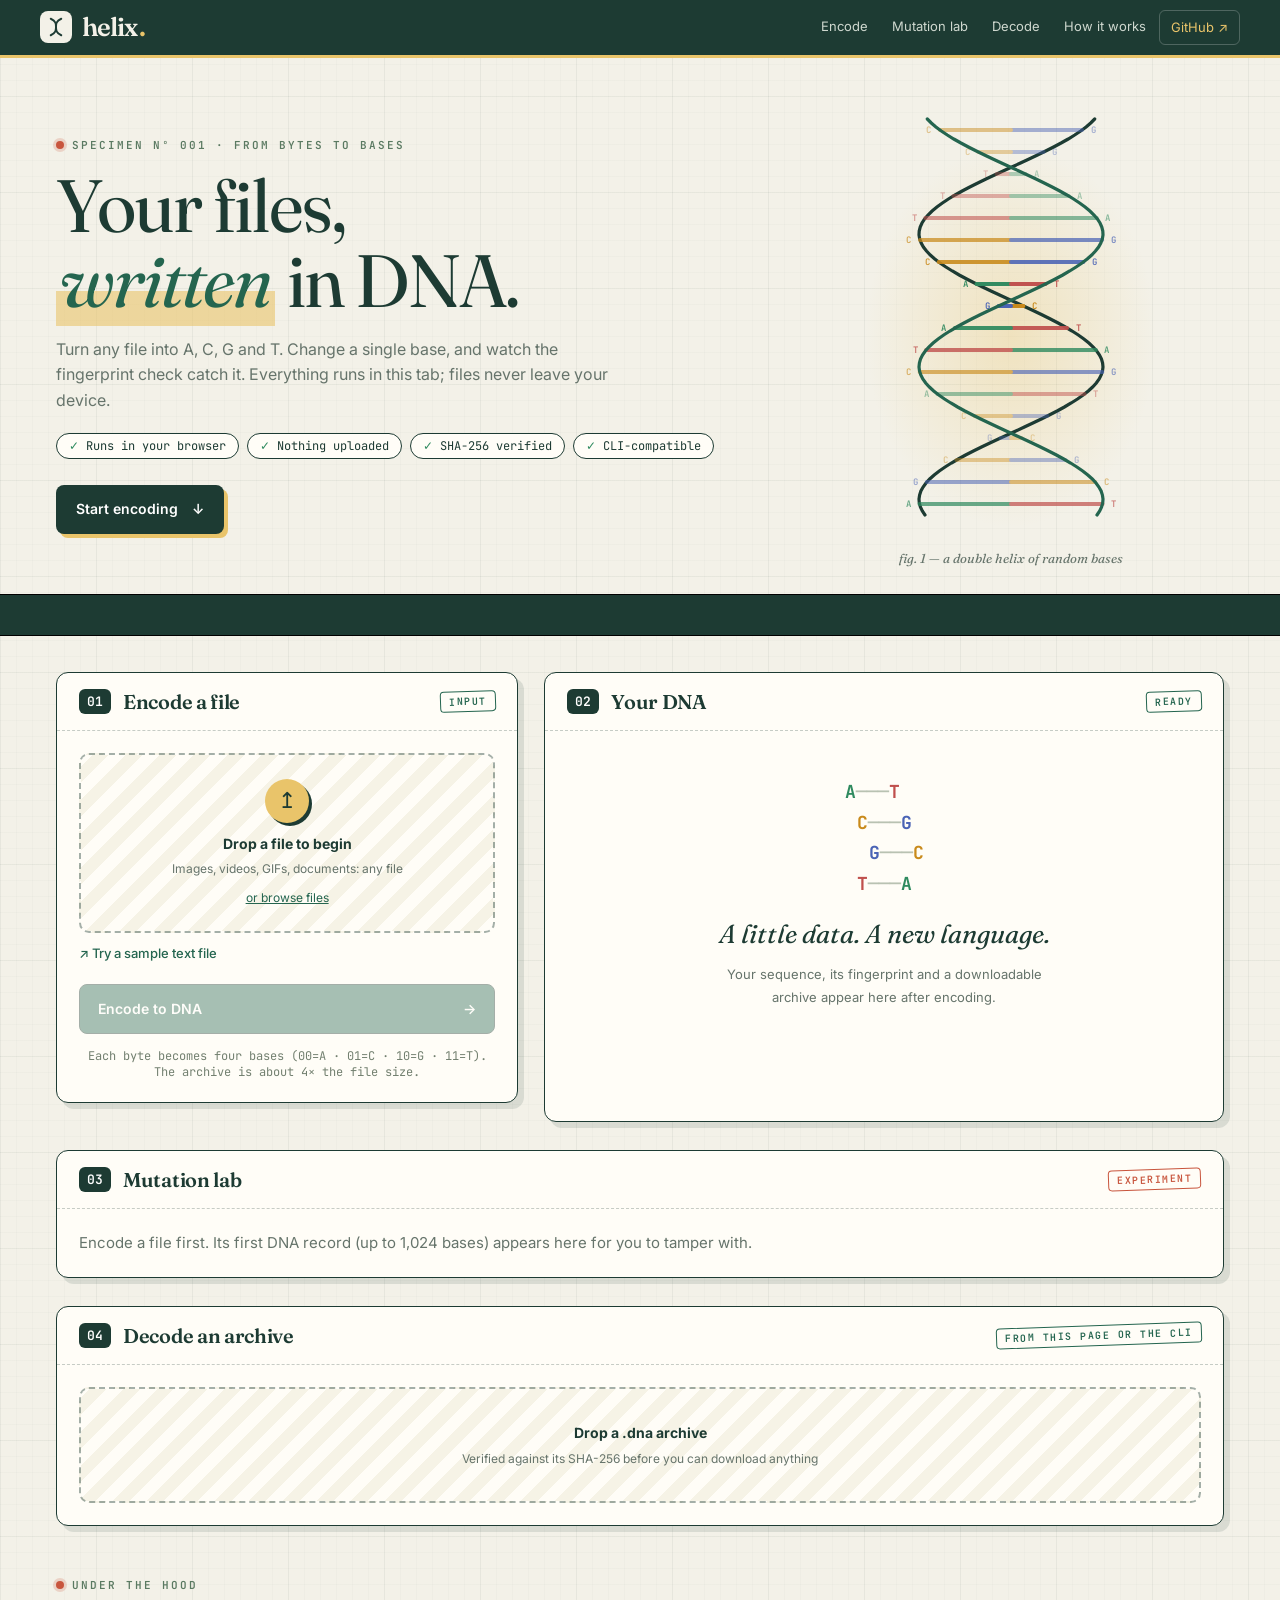
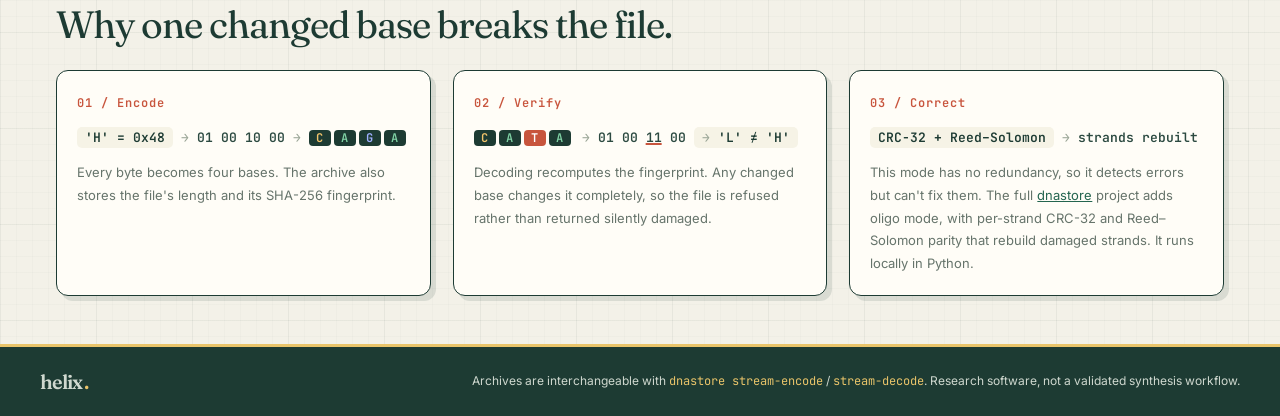
==== commit b2060b16: "README.md, site/index.html: update GitHub links to DadaBSDK" ====
--- a/site/index.html
+++ b/site/index.html
@@ -16,7 +16,7 @@
 <header class="top">
   <a class="brand" href="./"><span class="logo" aria-hidden="true"><svg viewBox="0 0 32 32"><path d="M9 5c14 6 0 16 14 22M23 5C9 11 23 21 9 27"/></svg></span>helix<span class="brand-dot">.</span></a>
   <nav><a href="#encode">Encode</a><a href="#lab">Mutation lab</a><a href="#decode">Decode</a><a href="#how">How it works</a>
-    <a class="repo" href="https://github.com/DevashishWakde/dna-encoder">GitHub ↗</a></nav>
+    <a class="repo" href="https://github.com/DadaBSDK/dna-encoder">GitHub ↗</a></nav>
 </header>
 
 <section class="hero">
@@ -117,7 +117,7 @@
     <p>Decoding recomputes the fingerprint. Any changed base changes it completely, so the file is refused rather than returned silently damaged.</p></article>
   <article><b>03 / Correct</b>
     <div class="worked"><span class="byte">CRC-32 + Reed–Solomon</span><span class="bits">strands rebuilt</span></div>
-    <p>This mode has no redundancy, so it detects errors but can't fix them. The full <a href="https://github.com/DevashishWakde/dna-encoder">dnastore</a> project adds oligo mode, with per-strand CRC-32 and Reed–Solomon parity that rebuild damaged strands. It runs locally in Python.</p></article>
+    <p>This mode has no redundancy, so it detects errors but can't fix them. The full <a href="https://github.com/DadaBSDK/dna-encoder">dnastore</a> project adds oligo mode, with per-strand CRC-32 and Reed–Solomon parity that rebuild damaged strands. It runs locally in Python.</p></article>
 </section>
 </main>
 <footer><span class="brand small">helix<span class="brand-dot">.</span></span><span>Archives are interchangeable with <code>dnastore stream-encode</code> / <code>stream-decode</code>. Research software, not a validated synthesis workflow.</span></footer>
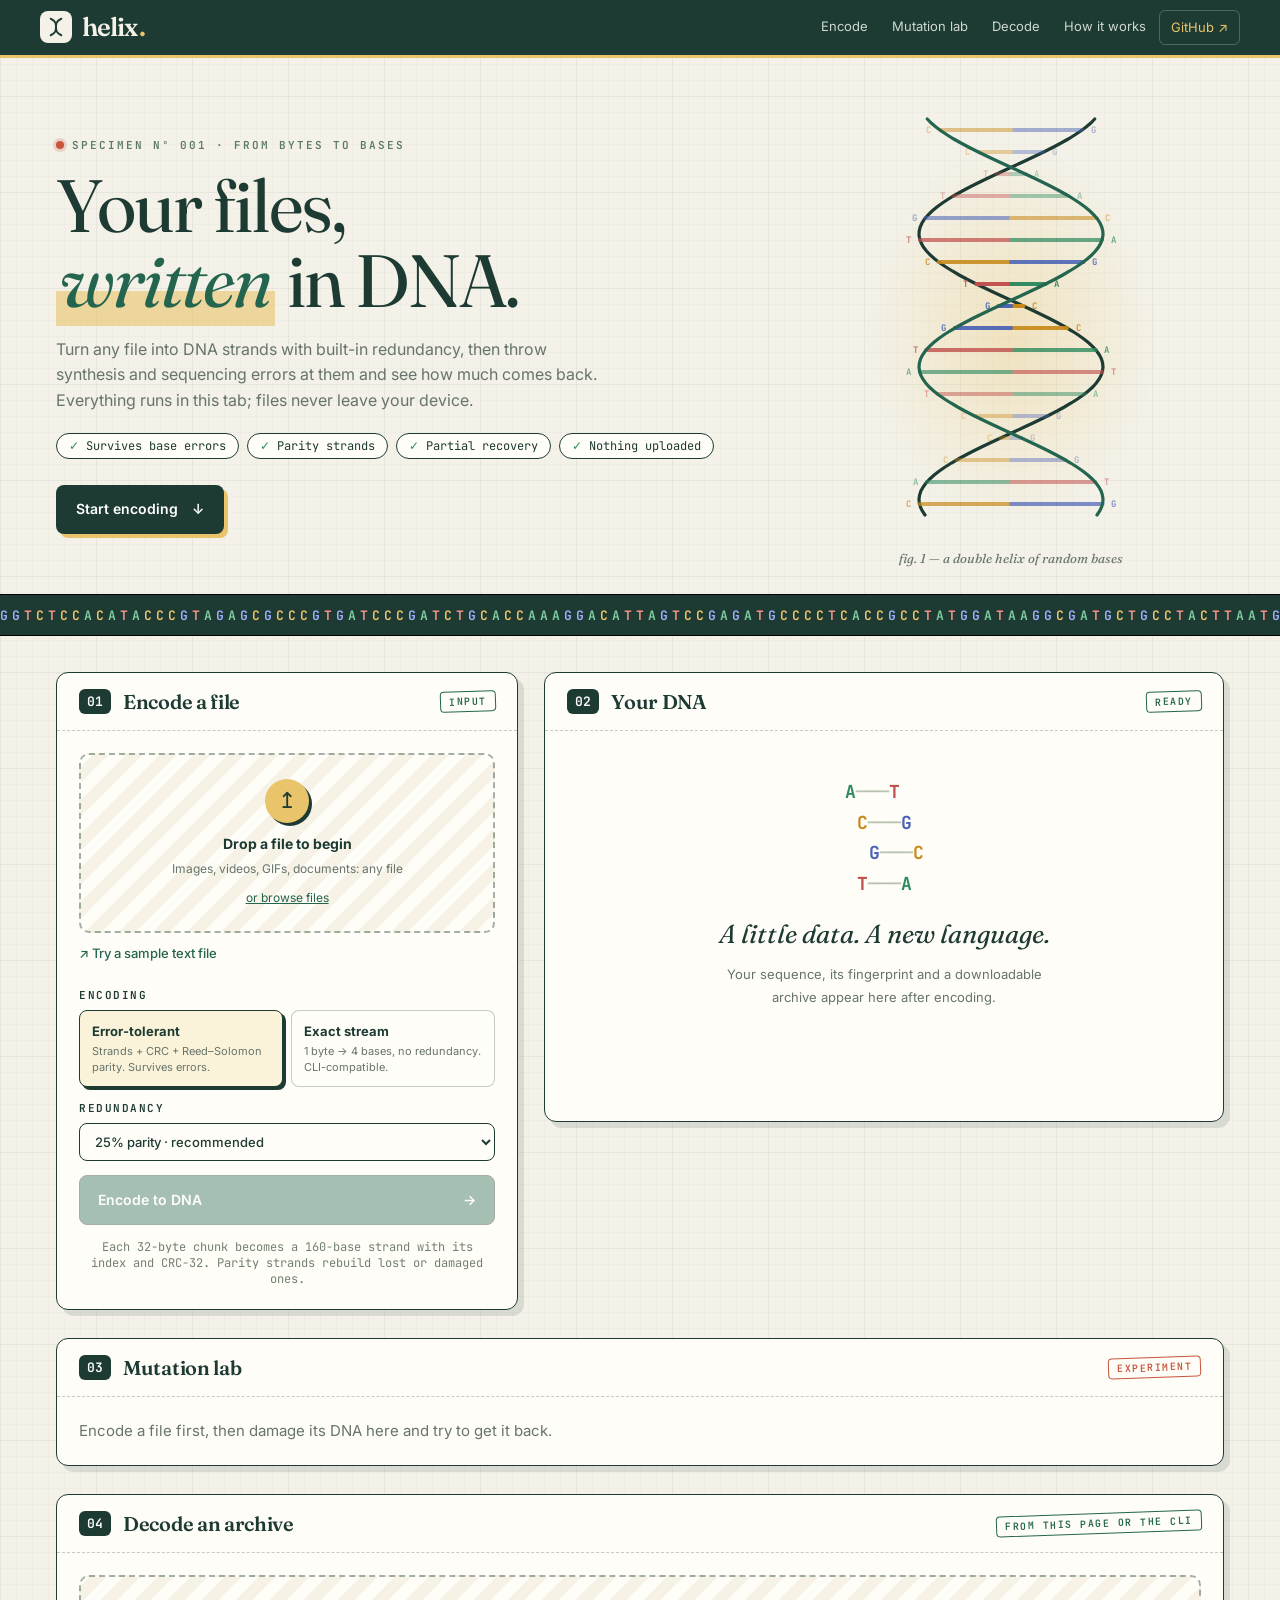
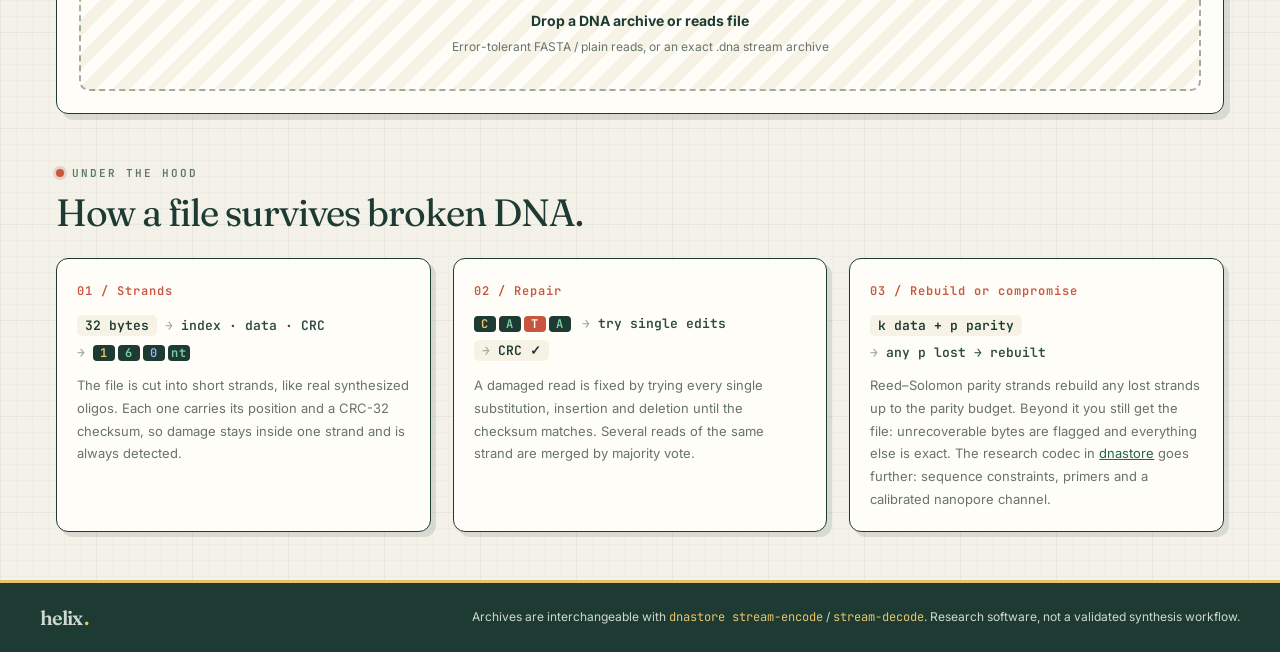
==== commit e19935fe: "Add site/resilient.js, worker.js error-tolerant codec; update UI, tests and CI site/resilient.js: DN" ====
--- a/site/index.html
+++ b/site/index.html
@@ -23,8 +23,8 @@
   <div class="hero-text">
     <div class="eyebrow"><span class="dot"></span>SPECIMEN Nº 001 · FROM BYTES TO BASES</div>
     <h1>Your files,<br><em>written</em> in DNA.</h1>
-    <p>Turn any file into A, C, G and T. Change a single base, and watch the fingerprint check catch it. Everything runs in this tab; files never leave your device.</p>
-    <ul class="tags"><li>Runs in your browser</li><li>Nothing uploaded</li><li>SHA-256 verified</li><li>CLI-compatible</li></ul>
+    <p>Turn any file into DNA strands with built-in redundancy, then throw synthesis and sequencing errors at them and see how much comes back. Everything runs in this tab; files never leave your device.</p>
+    <ul class="tags"><li>Survives base errors</li><li>Parity strands</li><li>Partial recovery</li><li>Nothing uploaded</li></ul>
     <a class="cta" href="#encode">Start encoding <span>↓</span></a>
   </div>
   <figure class="helix-wrap" aria-hidden="true">
@@ -49,10 +49,22 @@
       </div>
       <div id="media-preview" class="media-preview" hidden></div>
       <button type="button" class="text-button" id="sample">↗ Try a sample text file</button>
+      <fieldset class="modes">
+        <legend class="field-label">ENCODING</legend>
+        <label><input type="radio" name="mode" value="resilient" checked><span><b>Error-tolerant</b><small>Strands + CRC + Reed–Solomon parity. Survives errors.</small></span></label>
+        <label><input type="radio" name="mode" value="stream"><span><b>Exact stream</b><small>1 byte → 4 bases, no redundancy. CLI-compatible.</small></span></label>
+      </fieldset>
+      <label class="field-label" for="parity" id="parity-label">REDUNDANCY</label>
+      <select id="parity">
+        <option value="100">10% parity · light</option>
+        <option value="250" selected>25% parity · recommended</option>
+        <option value="500">50% parity · robust</option>
+        <option value="1000">100% parity · maximum</option>
+      </select>
       <div id="encode-error" class="error" role="alert" hidden></div>
       <button type="button" id="encode-btn" class="primary" disabled>Encode to DNA <span>→</span></button>
       <progress id="encode-progress" max="1" value="0" hidden></progress>
-      <p class="footnote">Each byte becomes four bases (00=A · 01=C · 10=G · 11=T). The archive is about 4× the file size.</p>
+      <p class="footnote" id="encode-note">Each 32-byte chunk becomes a 160-base strand with its index and CRC-32. Parity strands rebuild lost or damaged ones.</p>
     </div>
   </section>
 
@@ -71,7 +83,7 @@
         <div id="composition" class="composition" aria-label="Base composition"></div>
         <div id="sequence" class="sequence"></div>
         <div class="checks"><p>SHA-256 fingerprint stored in the archive<code id="encode-sha"></code></p></div>
-        <div class="downloads"><a id="download-archive" href="#">↓ Download .dna archive</a></div>
+        <div class="downloads"><a id="download-archive" href="#">↓ Download archive</a></div>
       </div>
     </div>
   </section>
@@ -80,16 +92,36 @@
 <section class="panel lab" id="lab">
   <div class="panel-title"><span class="step">03</span><h2>Mutation lab</h2><span class="stamp warn">EXPERIMENT</span></div>
   <div class="pad">
-    <p class="lead" id="lab-empty">Encode a file first. Its first DNA record (up to 1,024 bases) appears here for you to tamper with.</p>
+    <p class="lead" id="lab-empty">Encode a file first, then damage its DNA here and try to get it back.</p>
     <div id="lab-body" hidden>
-      <label class="field-label" for="record">FIRST DNA RECORD · <span id="record-diff">unchanged</span></label>
-      <textarea id="record" spellcheck="false" autocomplete="off" aria-describedby="record-help"></textarea>
-      <p class="hint" id="record-help">Lowercase letters become uppercase. Changing the length or typing anything other than A, C, G, T also fails, with its own error.</p>
-      <div class="row">
-        <button type="button" class="ghost" id="mutate">⚡ Mutate 1 random base</button>
-        <button type="button" class="ghost" id="reset">↺ Reset</button>
-        <button type="button" class="primary inline" id="lab-decode">Decode edited archive <span>→</span></button>
+      <div id="sim" class="sim">
+        <h3>Simulate synthesis + sequencing</h3>
+        <p class="hint">Real DNA storage always has errors. Every strand may be lost (dropout); the rest are read several times, and every read gets random substitutions, insertions and deletions.</p>
+        <div class="presets">
+          <button type="button" class="chip" data-preset="gentle">Gentle · 0.3%, 2 reads</button>
+          <button type="button" class="chip" data-preset="realistic">Realistic · 1%, 3 reads</button>
+          <button type="button" class="chip" data-preset="harsh">Harsh · 2%, 1 read</button>
+        </div>
+        <div class="sliders">
+          <label>Substitutions <output id="sub-out"></output><input id="sub" type="range" min="0" max="3" step="0.05" value="0.5"></label>
+          <label>Insertions <output id="ins-out"></output><input id="ins" type="range" min="0" max="2" step="0.05" value="0.25"></label>
+          <label>Deletions <output id="del-out"></output><input id="del" type="range" min="0" max="2" step="0.05" value="0.25"></label>
+          <label>Strand dropout <output id="loss-out"></output><input id="loss" type="range" min="0" max="40" step="1" value="5"></label>
+          <label>Reads per strand <output id="reads-out"></output><input id="reads" type="range" min="1" max="6" step="1" value="3"></label>
+        </div>
+        <button type="button" class="primary" id="simulate">Damage the DNA and decode <span>→</span></button>
       </div>
+      <details class="manual" id="manual">
+        <summary>…or edit the DNA by hand</summary>
+        <label class="field-label" for="record"><span id="record-title">DNA</span> · <span id="record-diff">unchanged</span></label>
+        <textarea id="record" spellcheck="false" autocomplete="off" aria-describedby="record-help"></textarea>
+        <p class="hint" id="record-help"></p>
+        <div class="row">
+          <button type="button" class="ghost" id="mutate">⚡ Mutate 1 random base</button>
+          <button type="button" class="ghost" id="reset">↺ Reset</button>
+          <button type="button" class="primary inline" id="lab-decode">Decode edited DNA <span>→</span></button>
+        </div>
+      </details>
       <div id="lab-result" hidden></div>
     </div>
   </div>
@@ -99,25 +131,25 @@
   <div class="panel-title"><span class="step">04</span><h2>Decode an archive</h2><span class="stamp">FROM THIS PAGE OR THE CLI</span></div>
   <div class="pad">
     <div class="upload small" id="decode-drop">
-      <input id="decode-file" type="file" accept=".dna,text/plain" aria-label="Choose a .dna archive to decode">
-      <strong id="decode-title">Drop a .dna archive</strong>
-      <span>Verified against its SHA-256 before you can download anything</span>
+      <input id="decode-file" type="file" aria-label="Choose a DNA archive or reads file to decode">
+      <strong id="decode-title">Drop a DNA archive or reads file</strong>
+      <span>Error-tolerant FASTA / plain reads, or an exact .dna stream archive</span>
     </div>
     <div id="decode-result" hidden></div>
   </div>
 </section>
 
 <section id="how" class="guide">
-  <div class="guide-head"><div class="eyebrow"><span class="dot"></span>UNDER THE HOOD</div><h2>Why one changed base breaks the file.</h2></div>
-  <article><b>01 / Encode</b>
-    <div class="worked"><span class="byte">'H' = 0x48</span><span class="bits">01 00 10 00</span><span class="bases"><b class="c">C</b><b class="a">A</b><b class="g">G</b><b class="a">A</b></span></div>
-    <p>Every byte becomes four bases. The archive also stores the file's length and its SHA-256 fingerprint.</p></article>
-  <article><b>02 / Verify</b>
-    <div class="worked"><span class="bases"><b class="c">C</b><b class="a">A</b><b class="g mut">T</b><b class="a">A</b></span><span class="bits">01 00 <u>11</u> 00</span><span class="byte">'L' ≠ 'H'</span></div>
-    <p>Decoding recomputes the fingerprint. Any changed base changes it completely, so the file is refused rather than returned silently damaged.</p></article>
-  <article><b>03 / Correct</b>
-    <div class="worked"><span class="byte">CRC-32 + Reed–Solomon</span><span class="bits">strands rebuilt</span></div>
-    <p>This mode has no redundancy, so it detects errors but can't fix them. The full <a href="https://github.com/DadaBSDK/dna-encoder">dnastore</a> project adds oligo mode, with per-strand CRC-32 and Reed–Solomon parity that rebuild damaged strands. It runs locally in Python.</p></article>
+  <div class="guide-head"><div class="eyebrow"><span class="dot"></span>UNDER THE HOOD</div><h2>How a file survives broken DNA.</h2></div>
+  <article><b>01 / Strands</b>
+    <div class="worked"><span class="byte">32 bytes</span><span class="bits">index · data · CRC</span><span class="bases"><b class="c">1</b><b class="a">6</b><b class="g">0</b><b class="a">nt</b></span></div>
+    <p>The file is cut into short strands, like real synthesized oligos. Each one carries its position and a CRC-32 checksum, so damage stays inside one strand and is always detected.</p></article>
+  <article><b>02 / Repair</b>
+    <div class="worked"><span class="bases"><b class="c">C</b><b class="a">A</b><b class="g mut">T</b><b class="a">A</b></span><span class="bits">try single edits</span><span class="byte">CRC ✓</span></div>
+    <p>A damaged read is fixed by trying every single substitution, insertion and deletion until the checksum matches. Several reads of the same strand are merged by majority vote.</p></article>
+  <article><b>03 / Rebuild or compromise</b>
+    <div class="worked"><span class="byte">k data + p parity</span><span class="bits">any p lost → rebuilt</span></div>
+    <p>Reed–Solomon parity strands rebuild any lost strands up to the parity budget. Beyond it you still get the file: unrecoverable bytes are flagged and everything else is exact. The research codec in <a href="https://github.com/DadaBSDK/dna-encoder">dnastore</a> goes further: sequence constraints, primers and a calibrated nanopore channel.</p></article>
 </section>
 </main>
 <footer><span class="brand small">helix<span class="brand-dot">.</span></span><span>Archives are interchangeable with <code>dnastore stream-encode</code> / <code>stream-decode</code>. Research software, not a validated synthesis workflow.</span></footer>
--- a/site/style.css
+++ b/site/style.css
@@ -51,9 +51,9 @@
 
 /* ticker */
 .ticker{background:var(--ink);overflow:hidden;border-block:1px solid #000;padding:9px 0;white-space:nowrap}
-.ticker-track{display:inline-block;font:600 13px var(--mono);letter-spacing:4px;animation:ticker 60s linear infinite;padding-left:100%}
+.ticker-track{display:inline-block;font:600 13px var(--mono);letter-spacing:4px;white-space:pre;animation:ticker 70s linear infinite}
 .ticker-track .a{color:#7fd1a4}.ticker-track .c{color:#f2c46b}.ticker-track .g{color:#9fb0ff}.ticker-track .t{color:#ff958d}
-@keyframes ticker{to{transform:translateX(-100%)}}
+@keyframes ticker{to{transform:translateX(-50%)}}
 
 /* layout and panels */
 main{max-width:1200px;margin:0 auto;padding:36px 16px 0}
@@ -143,8 +143,50 @@
 .worked .bases b.mut{background:var(--rust);color:#fff}
 footer{background:var(--ink);color:#cfd8cf;display:flex;justify-content:space-between;align-items:center;gap:20px;flex-wrap:wrap;padding:22px max(16px,calc(50% - 600px));font-size:12px;border-top:3px solid var(--gold)}
 footer code{color:var(--gold)}
+/* error-tolerant mode */
+.modes{border:0;padding:0;margin:14px 0 0;display:grid;grid-template-columns:1fr 1fr;gap:8px}
+.modes legend{padding:0}
+.modes label{position:relative;cursor:pointer}
+.modes input{position:absolute;opacity:0}
+.modes span{display:block;height:100%;border:1.5px solid #1d3b3340;border-radius:8px;padding:10px 12px;background:var(--card);transition:border-color .15s,background .15s}
+.modes b{display:block;font-size:13px}
+.modes small{display:block;font-size:11px;color:var(--muted);line-height:1.45;margin-top:2px}
+.modes input:checked+span{border-color:var(--ink);background:#fbf3d9;box-shadow:3px 3px 0 var(--ink)}
+.modes input:focus-visible+span{outline:2px solid var(--rust);outline-offset:2px}
+select{width:100%;margin-bottom:4px;background:var(--card);border:1.5px solid var(--ink);border-radius:8px;padding:9px 11px;font:500 13px var(--sans);color:var(--ink)}
+#parity-label{margin-top:14px}
+.sim h3{font:600 17px var(--display)}
+.sim .hint{margin-top:4px}
+.presets{display:flex;flex-wrap:wrap;gap:8px;margin:12px 0}
+.chip{background:var(--card);border:1.5px solid var(--ink);border-radius:999px;padding:6px 13px;font:500 12px var(--mono);color:var(--ink)}
+.chip:hover{background:#fbf3d9}
+.sliders{display:grid;grid-template-columns:repeat(auto-fit,minmax(170px,1fr));gap:12px 20px;margin:6px 0 4px}
+.sliders label{font:600 11px var(--mono);letter-spacing:.5px;color:var(--ink-2);display:flex;flex-wrap:wrap;justify-content:space-between;align-items:center}
+.sliders output{color:var(--rust)}
+.sliders input{width:100%;accent-color:var(--green);margin-top:6px}
+.manual{margin-top:20px;border-top:1.5px dashed #1d3b3340;padding-top:14px}
+.manual summary{cursor:pointer;font:600 13px var(--sans);color:var(--green)}
+.manual[open] summary{margin-bottom:12px}
+.busy{display:flex;align-items:center;gap:10px;font-size:13px;color:var(--muted);padding:6px 0}
+.spinner{width:16px;height:16px;border:2.5px solid #1d3b3326;border-top-color:var(--green);border-radius:50%;animation:spin .9s linear infinite}
+@keyframes spin{to{transform:rotate(360deg)}}
+.outcome.partial{background:#fbf3d9;color:#6e5212;border-color:var(--c)}
+.channel{font:12px/1.6 var(--mono);color:var(--muted);margin:12px 0 0}
+.stats{display:grid;grid-template-columns:repeat(auto-fit,minmax(110px,1fr));gap:8px;margin:14px 0}
+.stat{background:#f6f3e6;border-radius:8px;padding:9px 12px;border-top:3px solid #c9cfc2}
+.stat.ok{border-top-color:var(--a)}.stat.bad{border-top-color:var(--rust)}
+.stat strong{display:block;font:400 21px var(--display)}
+.stat span{font:11px var(--mono);color:var(--muted)}
+.map-head{display:flex;justify-content:space-between;font:600 11px var(--mono);letter-spacing:.5px;color:var(--ink-2);margin-top:6px}
+.damage-map{position:relative;height:16px;border-radius:5px;margin:6px 0 4px;border:1.5px solid var(--ink);background:repeating-linear-gradient(90deg,#d9ecd9 0 6px,#cfe5cf 6px 12px);overflow:hidden}
+.damage-map span{position:absolute;top:0;bottom:0;background:var(--rust)}
+.preview-out img{display:block;max-width:100%;max-height:320px;margin:14px auto 0;border-radius:8px;border:1.5px solid var(--ink)}
+.preview-text{white-space:pre-wrap;overflow-wrap:anywhere;max-height:180px;overflow:auto;background:#f6f3e6;border-radius:8px;padding:12px;font:12px/1.6 var(--mono);margin:14px 0 0}
+#record{min-height:200px}
+@media(max-width:640px){.modes{grid-template-columns:1fr}}
+@media(prefers-reduced-motion:reduce){.spinner{animation:none}}
 [hidden]{display:none!important}
 
 @media(max-width:900px){.hero{grid-template-columns:1fr;padding-top:32px}.helix-wrap{width:min(240px,70%)}.layout{grid-template-columns:minmax(0,1fr)}.guide{grid-template-columns:1fr}.result-panel{min-height:0}}
 @media(max-width:640px){.top{flex-direction:column;align-items:flex-start;gap:6px}nav{justify-content:flex-start}nav a{padding:4px 8px;font-size:12px}.pad{padding:16px}.panel-title{padding:14px 16px}.badge,.stamp{margin-left:0}.metrics{grid-template-columns:1fr}.primary.inline{width:100%;margin:0}.panel{box-shadow:4px 4px 0 #1d3b331f}}
-@media(prefers-reduced-motion:reduce){html{scroll-behavior:auto}.ticker-track,.dot,.outcome.failed{animation:none}.ticker-track{padding-left:0}}
+@media(prefers-reduced-motion:reduce){html{scroll-behavior:auto}.ticker-track,.dot,.outcome.failed{animation:none}}
